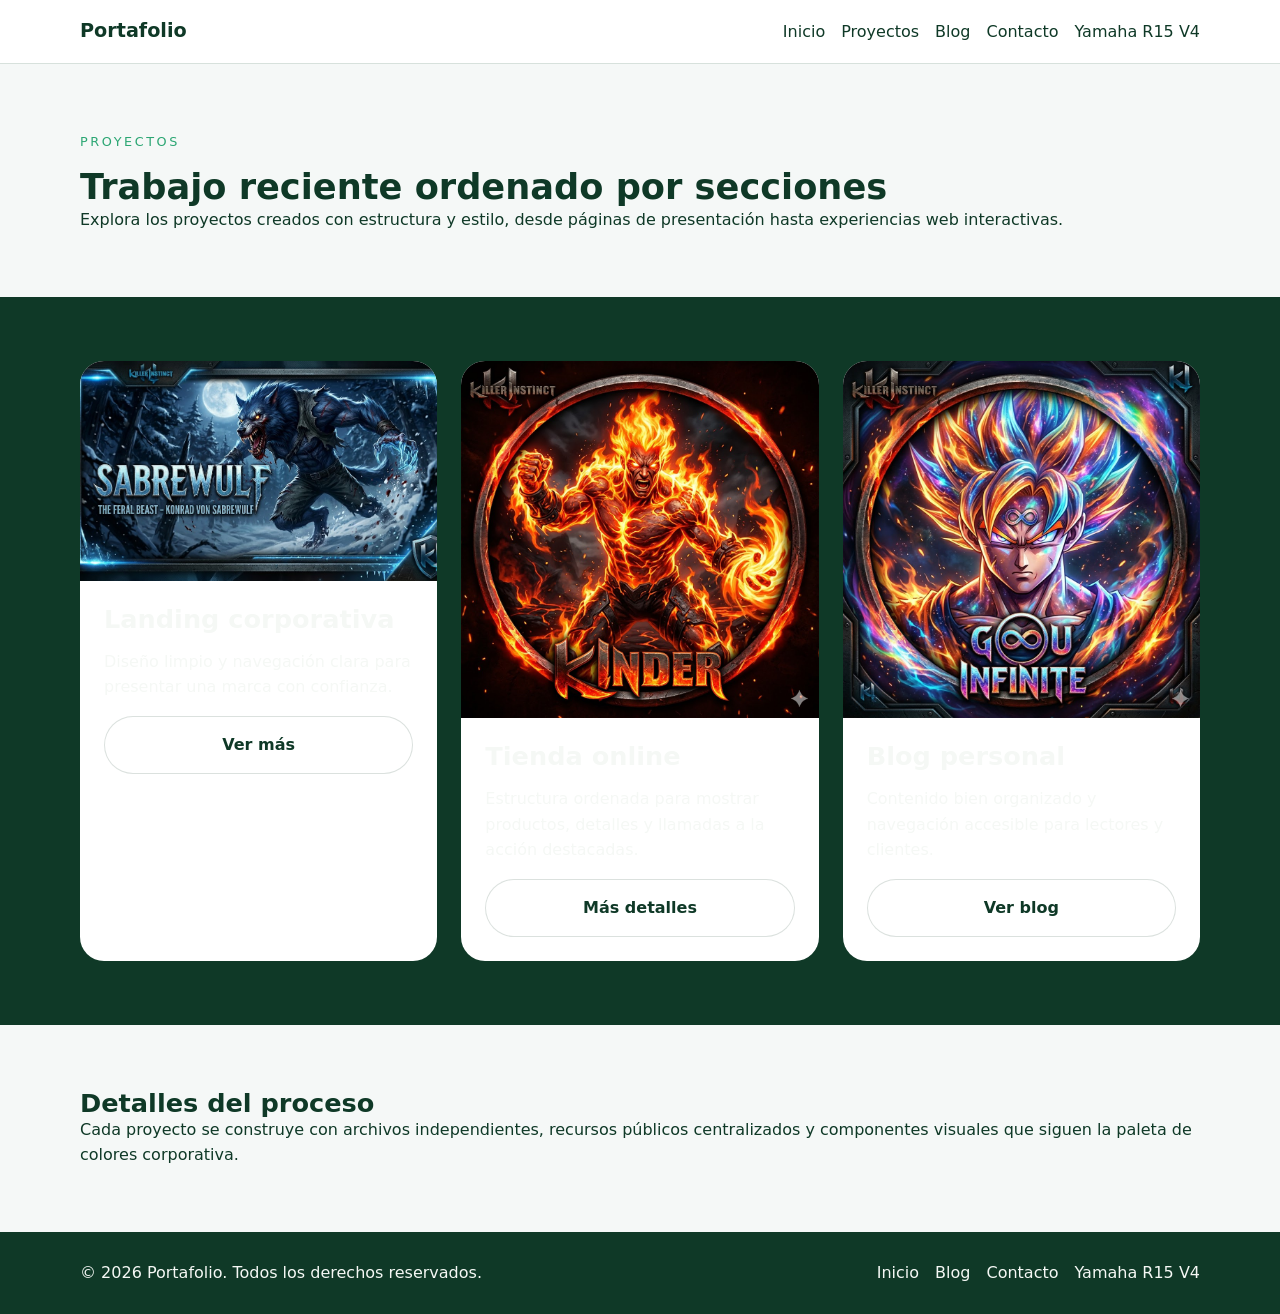
==== proyect.html @ 2af33558 "initial commit" ====
<!DOCTYPE html>
<html lang="es">
<head>
  <meta charset="UTF-8" />
  <meta name="viewport" content="width=device-width, initial-scale=1.0" />
  <title>Proyectos | Portafolio</title>
  <link rel="stylesheet" href="assets/css/style.css" />
</head>
<body>
  <header class="site-header">
    <div class="container header-inner">
      <a class="brand" href="index.html">Portafolio</a>
      <button class="menu-toggle" aria-label="Abrir menú" id="menuToggle">Menu</button>
      <nav class="site-nav" id="siteNav">
        <a href="index.html">Inicio</a>
        <a href="proyect.html">Proyectos</a>
        <a href="blog.html">Blog</a>
        <a href="contact.html">Contacto</a>
        <a href="yamaha.html">Yamaha R15 V4</a>
      </nav>
    </div>
  </header>

  <main>
    <section class="section-light projects-hero">
      <div class="container">
        <span class="eyebrow">Proyectos</span>
        <h1>Trabajo reciente ordenado por secciones</h1>
        <p>Explora los proyectos creados con estructura y estilo, desde páginas de presentación hasta experiencias web interactivas.</p>
      </div>
    </section>

    <section class="section-dark project-grid-section">
      <div class="container project-grid">
        <article class="project-card">
          <img src="assets/images/banner.jpg" alt="Proyecto web corporativo" />
          <div class="project-content">
            <h2>Landing corporativa</h2>
            <p>Diseño limpio y navegación clara para presentar una marca con confianza.</p>
            <a class="btn btn-secondary" href="yamaha.html">Ver más</a>
          </div>
        </article>
        <article class="project-card">
          <img src="assets/images/image.jpg" alt="Proyecto tienda online" />
          <div class="project-content">
            <h2>Tienda online</h2>
            <p>Estructura ordenada para mostrar productos, detalles y llamadas a la acción destacadas.</p>
            <a class="btn btn-secondary" href="#">Más detalles</a>
          </div>
        </article>
        <article class="project-card">
          <img src="assets/images/profile.jpg" alt="Proyecto blog personal" />
          <div class="project-content">
            <h2>Blog personal</h2>
            <p>Contenido bien organizado y navegación accesible para lectores y clientes.</p>
            <a class="btn btn-secondary" href="blog.html">Ver blog</a>
          </div>
        </article>
      </div>
    </section>

    <section class="section-light project-summary">
      <div class="container">
        <h2>Detalles del proceso</h2>
        <p>Cada proyecto se construye con archivos independientes, recursos públicos centralizados y componentes visuales que siguen la paleta de colores corporativa.</p>
      </div>
    </section>
  </main>

  <footer class="site-footer">
    <div class="container footer-grid">
      <p>© 2026 Portafolio. Todos los derechos reservados.</p>
      <nav class="footer-nav">
        <a href="index.html">Inicio</a>
        <a href="blog.html">Blog</a>
        <a href="contact.html">Contacto</a>
        <a href="yamaha.html">Yamaha R15 V4</a>
      </nav>
    </div>
  </footer>

  <script src="assets/js/main.js"></script>
</body>
</html>
---- assets/css/style.css ----
:root {
  --color-bg: #f5f8f7;
  --color-surface: #ffffff;
  --color-primary: #2BA673;
  --color-secondary: #0F3927;
  --color-button: #34CB8C;
  --color-accent: #3448CB;
  --color-text: #0f3927;
  --color-muted: #5b6b67;
  --color-border: #d7e1dc;
}

* {
  box-sizing: border-box;
}

html {
  scroll-behavior: smooth;
}

body {
  margin: 0;
  font-family: Inter, system-ui, -apple-system, BlinkMacSystemFont, 'Segoe UI', sans-serif;
  background: var(--color-bg);
  color: var(--color-text);
  line-height: 1.6;
}

img {
  max-width: 100%;
  display: block;
}

a {
  color: inherit;
  text-decoration: none;
}

.container {
  width: min(1120px, calc(100% - 2rem));
  margin: 0 auto;
}

.site-header {
  background: var(--color-surface);
  border-bottom: 1px solid var(--color-border);
  position: sticky;
  top: 0;
  z-index: 20;
}

.header-inner {
  display: flex;
  align-items: center;
  justify-content: space-between;
  gap: 1rem;
  padding: 1rem 0;
}

.brand {
  font-weight: 700;
  font-size: 1.2rem;
  color: var(--color-secondary);
}

.site-nav {
  display: flex;
  flex-wrap: wrap;
  gap: 1rem;
  align-items: center;
}

.site-nav a {
  color: var(--color-text);
  transition: color 0.2s ease;
}

.site-nav a:hover {
  color: var(--color-primary);
}

.menu-toggle {
  display: none;
  border: none;
  background: var(--color-primary);
  color: white;
  padding: 0.75rem 1rem;
  border-radius: 999px;
  cursor: pointer;
}

.section-light,
.section-accent,
.section-dark {
  padding: 4rem 0;
}

.section-light {
  background: var(--color-bg);
}

.section-dark {
  background: var(--color-secondary);
  color: #f5f8f5;
}

.section-accent {
  background: var(--color-accent);
  color: white;
}

.eyebrow {
  display: inline-flex;
  align-items: center;
  gap: 0.5rem;
  text-transform: uppercase;
  letter-spacing: 0.2em;
  font-size: 0.8rem;
  margin-bottom: 1rem;
  color: var(--color-primary);
}

h1,
h2,
h3 {
  margin: 0;
  line-height: 1.1;
}

h1 {
  font-size: clamp(2.2rem, 2.5vw, 3.45rem);
}

h2 {
  font-size: clamp(1.6rem, 2vw, 2.4rem);
}

p {
  margin: 0;
}

.hero-grid,
.showcase-grid,
.section-grid,
.detail-grid,
.project-grid,
.blog-grid,
.contact-layout,
.yamaha-grid {
  display: grid;
  gap: 2rem;
}

.hero-grid,
.yamaha-grid {
  grid-template-columns: minmax(0, 1fr) minmax(320px, 1fr);
  align-items: center;
}

.hero-card,
.showcase-card,
.project-card,
.blog-card,
.contact-card,
.detail-card,
.yamaha-details article,
.about-image {
  border-radius: 24px;
  overflow: hidden;
  background: var(--color-surface);
}

.hero-card img,
.showcase-card img,
.project-card img {
  width: 100%;
  display: block;
}

.hero-card {
  position: relative;
}

.hero-card-content {
  padding: 1.5rem;
}

.hero-actions,
.btn-group {
  display: flex;
  flex-wrap: wrap;
  gap: 1rem;
  margin-top: 1.5rem;
}

.btn {
  display: inline-flex;
  align-items: center;
  justify-content: center;
  padding: 0.95rem 1.6rem;
  border-radius: 999px;
  font-weight: 600;
  transition: transform 0.2s ease, background-color 0.2s ease;
}

.btn:hover {
  transform: translateY(-1px);
}

.btn-primary {
  background: var(--color-button);
  color: var(--color-secondary);
}

.btn-secondary {
  background: var(--color-surface);
  color: var(--color-secondary);
  border: 1px solid rgba(15, 57, 39, 0.15);
}

.btn-light {
  background: rgba(255, 255, 255, 0.12);
  color: white;
}

.section-grid {
  grid-template-columns: minmax(0, 1.1fr) minmax(300px, 0.9fr);
  align-items: center;
}

.about-text,
.about-image,
.contact-info,
.project-content,
.blog-card,
.detail-card {
  padding: 1.5rem;
}

.about-image img {
  object-fit: cover;
  min-height: 420px;
}

.feature-list {
  list-style: none;
  padding: 0;
  margin: 1.5rem 0 0;
  display: grid;
  gap: 0.85rem;
}

.feature-list li {
  background: rgba(255,255,255,0.08);
  padding: 0.95rem 1rem;
  border-radius: 16px;
}

.skills-section .skill-grid,
.project-grid,
.blog-grid,
.detail-grid {
  grid-template-columns: repeat(auto-fit, minmax(220px, 1fr));
}

.skill-card,
.project-card,
.blog-card,
.detail-card,
.contact-card,
.info-block {
  background: var(--color-surface);
  border-radius: 24px;
}

.skill-card,
.blog-card,
.detail-card {
  padding: 1.5rem;
}

.project-card {
  display: grid;
  grid-template-rows: auto 1fr;
}

.project-content {
  display: flex;
  flex-direction: column;
  gap: 1rem;
}

.contact-grid {
  background: var(--color-secondary);
}

.contact-layout {
  grid-template-columns: minmax(0, 1fr) 320px;
}

.contact-card,
.info-block {
  background: var(--color-surface);
}

.contact-card h2,
.info-block h3 {
  margin-bottom: 1rem;
}

.contact-card input,
.contact-card textarea {
  width: 100%;
  padding: 0.95rem 1rem;
  border-radius: 14px;
  border: 1px solid var(--color-border);
  margin-top: 0.5rem;
  margin-bottom: 1rem;
  font: inherit;
}

.contact-card button {
  width: fit-content;
}

.success-message {
  display: none;
  margin-top: 0.75rem;
  color: var(--color-primary);
}

.showcase-grid,
.project-grid,
.blog-grid,
.detail-grid {
  gap: 1.5rem;
}

.project-card img,
.yamaha-image img {
  min-height: 220px;
  object-fit: cover;
}

.blog-card {
  transition: transform 0.2s ease;
}

.blog-card:hover {
  transform: translateY(-4px);
}

.site-footer {
  background: var(--color-secondary);
  color: #f5f8f5;
  padding: 1.75rem 0;
}

.footer-grid {
  display: flex;
  justify-content: space-between;
  align-items: center;
  gap: 1rem;
}

.footer-nav {
  display: flex;
  gap: 1rem;
  flex-wrap: wrap;
}

.yamaha-grid {
  grid-template-columns: minmax(0, 1fr) minmax(320px, 1fr);
  align-items: center;
}

.yamaha-image img {
  border-radius: 24px;
}

.detail-grid {
  grid-template-columns: repeat(2, minmax(0, 1fr));
}

.detail-card ul {
  list-style: disc;
  padding-left: 1.4rem;
  margin: 1rem 0 0;
}

@media (max-width: 900px) {
  .section-grid,
  .hero-grid,
  .contact-layout,
  .detail-grid,
  .yamaha-grid {
    grid-template-columns: 1fr;
  }

  .footer-grid {
    flex-direction: column;
    align-items: flex-start;
  }
}

@media (max-width: 700px) {
  .site-nav {
    display: none;
    flex-direction: column;
    gap: 1rem;
    width: 100%;
    background: var(--color-surface);
    border-radius: 18px;
    padding: 1rem;
    margin-top: 1rem;
  }

  .site-nav.open {
    display: flex;
  }

  .menu-toggle {
    display: inline-flex;
  }

  .header-inner {
    flex-direction: column;
    align-items: stretch;
  }
}
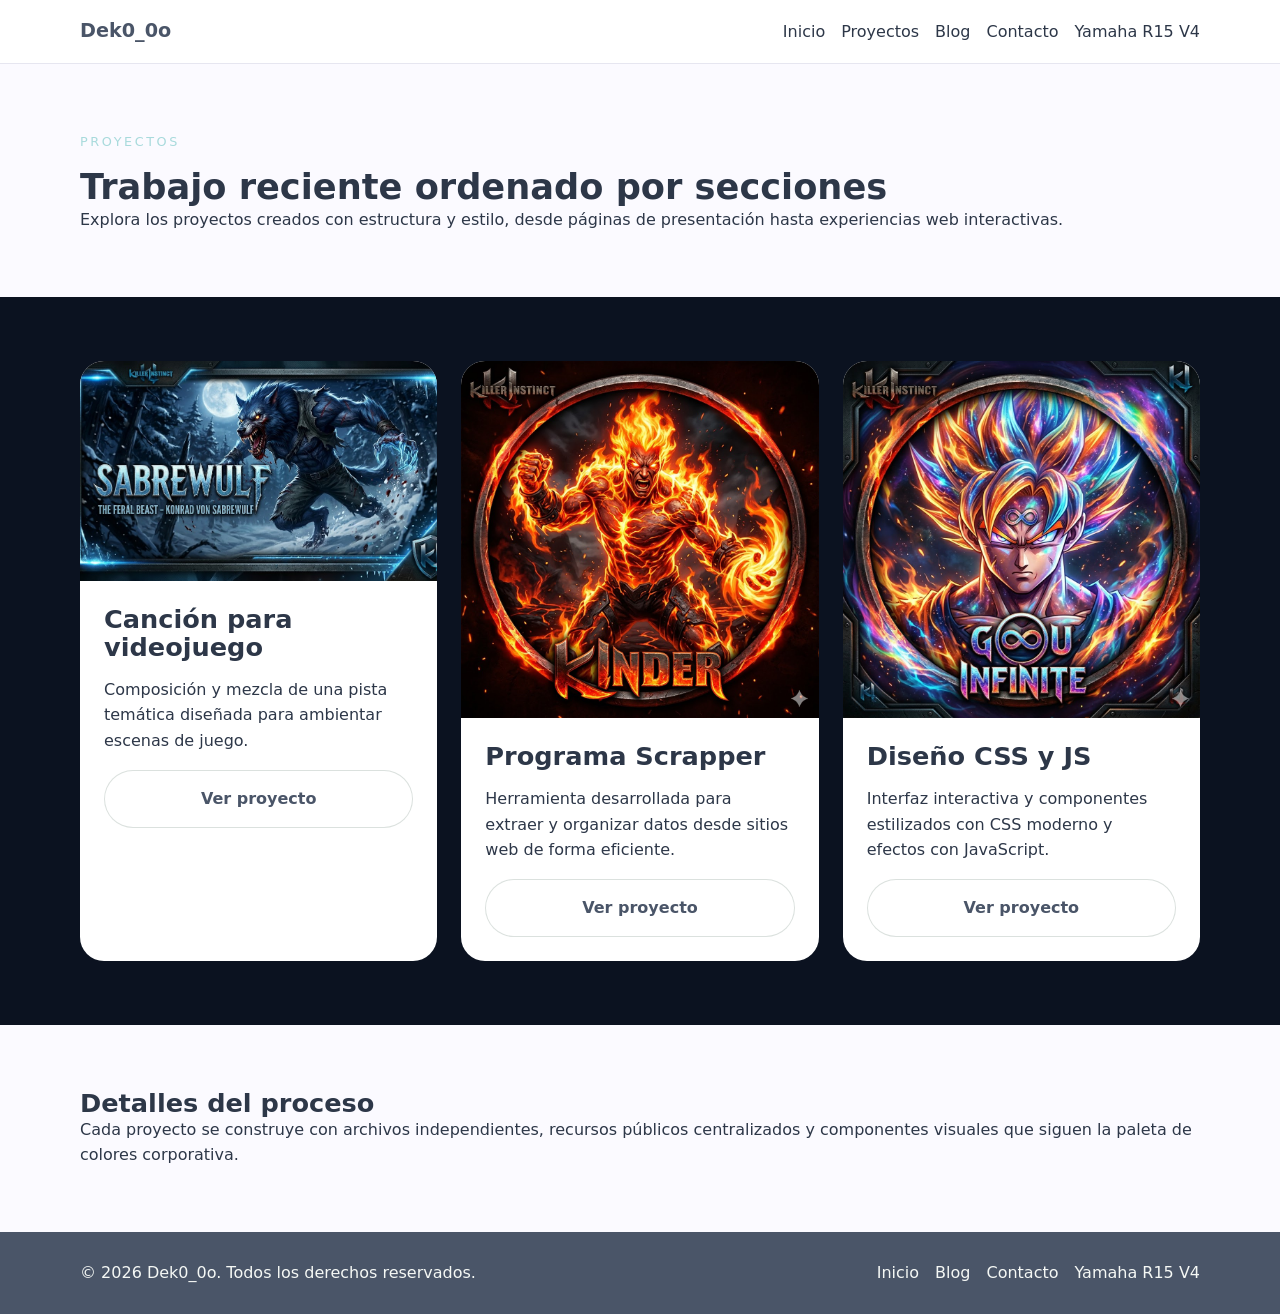
==== commit 4e25d5e8: "update1" ====
--- a/proyect.html
+++ b/proyect.html
@@ -3,13 +3,13 @@
 <head>
   <meta charset="UTF-8" />
   <meta name="viewport" content="width=device-width, initial-scale=1.0" />
-  <title>Proyectos | Portafolio</title>
+  <title>Proyectos | Dek0_0o</title>
   <link rel="stylesheet" href="assets/css/style.css" />
 </head>
 <body>
   <header class="site-header">
     <div class="container header-inner">
-      <a class="brand" href="index.html">Portafolio</a>
+      <a class="brand" href="index.html">Dek0_0o</a>
       <button class="menu-toggle" aria-label="Abrir menú" id="menuToggle">Menu</button>
       <nav class="site-nav" id="siteNav">
         <a href="index.html">Inicio</a>
@@ -33,27 +33,27 @@
     <section class="section-dark project-grid-section">
       <div class="container project-grid">
         <article class="project-card">
-          <img src="assets/images/banner.jpg" alt="Proyecto web corporativo" />
+          <img src="assets/images/banner.jpg" alt="Canción para videojuego" />
           <div class="project-content">
-            <h2>Landing corporativa</h2>
-            <p>Diseño limpio y navegación clara para presentar una marca con confianza.</p>
-            <a class="btn btn-secondary" href="yamaha.html">Ver más</a>
+            <h2>Canción para videojuego</h2>
+            <p>Composición y mezcla de una pista temática diseñada para ambientar escenas de juego.</p>
+            <a class="btn btn-secondary" href="#">Ver proyecto</a>
           </div>
         </article>
         <article class="project-card">
-          <img src="assets/images/image.jpg" alt="Proyecto tienda online" />
+          <img src="assets/images/image.jpg" alt="Programa scrapper" />
           <div class="project-content">
-            <h2>Tienda online</h2>
-            <p>Estructura ordenada para mostrar productos, detalles y llamadas a la acción destacadas.</p>
-            <a class="btn btn-secondary" href="#">Más detalles</a>
+            <h2>Programa Scrapper</h2>
+            <p>Herramienta desarrollada para extraer y organizar datos desde sitios web de forma eficiente.</p>
+            <a class="btn btn-secondary" href="#">Ver proyecto</a>
           </div>
         </article>
         <article class="project-card">
-          <img src="assets/images/profile.jpg" alt="Proyecto blog personal" />
+          <img src="assets/images/profile.jpg" alt="Diseño CSS y JS" />
           <div class="project-content">
-            <h2>Blog personal</h2>
-            <p>Contenido bien organizado y navegación accesible para lectores y clientes.</p>
-            <a class="btn btn-secondary" href="blog.html">Ver blog</a>
+            <h2>Diseño CSS y JS</h2>
+            <p>Interfaz interactiva y componentes estilizados con CSS moderno y efectos con JavaScript.</p>
+            <a class="btn btn-secondary" href="#">Ver proyecto</a>
           </div>
         </article>
       </div>
@@ -69,7 +69,7 @@
 
   <footer class="site-footer">
     <div class="container footer-grid">
-      <p>© 2026 Portafolio. Todos los derechos reservados.</p>
+      <p>© 2026 Dek0_0o. Todos los derechos reservados.</p>
       <nav class="footer-nav">
         <a href="index.html">Inicio</a>
         <a href="blog.html">Blog</a>
--- a/assets/css/style.css
+++ b/assets/css/style.css
@@ -1,13 +1,13 @@
 :root {
-  --color-bg: #f5f8f7;
-  --color-surface: #ffffff;
-  --color-primary: #2BA673;
-  --color-secondary: #0F3927;
-  --color-button: #34CB8C;
-  --color-accent: #3448CB;
-  --color-text: #0f3927;
-  --color-muted: #5b6b67;
-  --color-border: #d7e1dc;
+  --color-bg: #FBFAFF; /* very pale lavender */
+  --color-surface: #FFFFFF;
+  --color-primary: #A8DADC; /* pastel teal */
+  --color-secondary: #4A5568; /* muted slate for contrast */
+  --color-button: #FFD6A5; /* pastel peach */
+  --color-accent: #CDB4DB; /* pastel lavender accent */
+  --color-text: #2D3748; /* dark slate for readable text */
+  --color-muted: #667085;
+  --color-border: #E6E6F0;
 }
 
 * {
@@ -102,6 +102,35 @@
 .section-dark {
   background: var(--color-secondary);
   color: #f5f8f5;
+}
+
+/* Sección específica para proyectos: fondo más oscuro para resaltar texto claro */
+.project-grid-section {
+  background: #0b1220; /* color muy oscuro, casi negro */
+  color: #ffffff;
+}
+
+/* Mantener las tarjetas de proyecto con fondo claro y texto legible */
+.project-grid-section .project-card {
+  background: var(--color-surface);
+  color: var(--color-text);
+}
+
+/* Oscurecer secciones específicas: blog, contacto y yamaha */
+.blog-grid-section,
+.contact-grid,
+.yamaha-details {
+  background: #0b1220; /* oscuro para resaltar texto blanco */
+  color: #ffffff;
+}
+
+/* Mantener las tarjetas internas con fondo claro para contraste */
+.blog-grid-section .blog-card,
+.contact-grid .contact-card,
+.contact-grid .info-block,
+.yamaha-details .detail-card {
+  background: var(--color-surface);
+  color: var(--color-text);
 }
 
 .section-accent {
